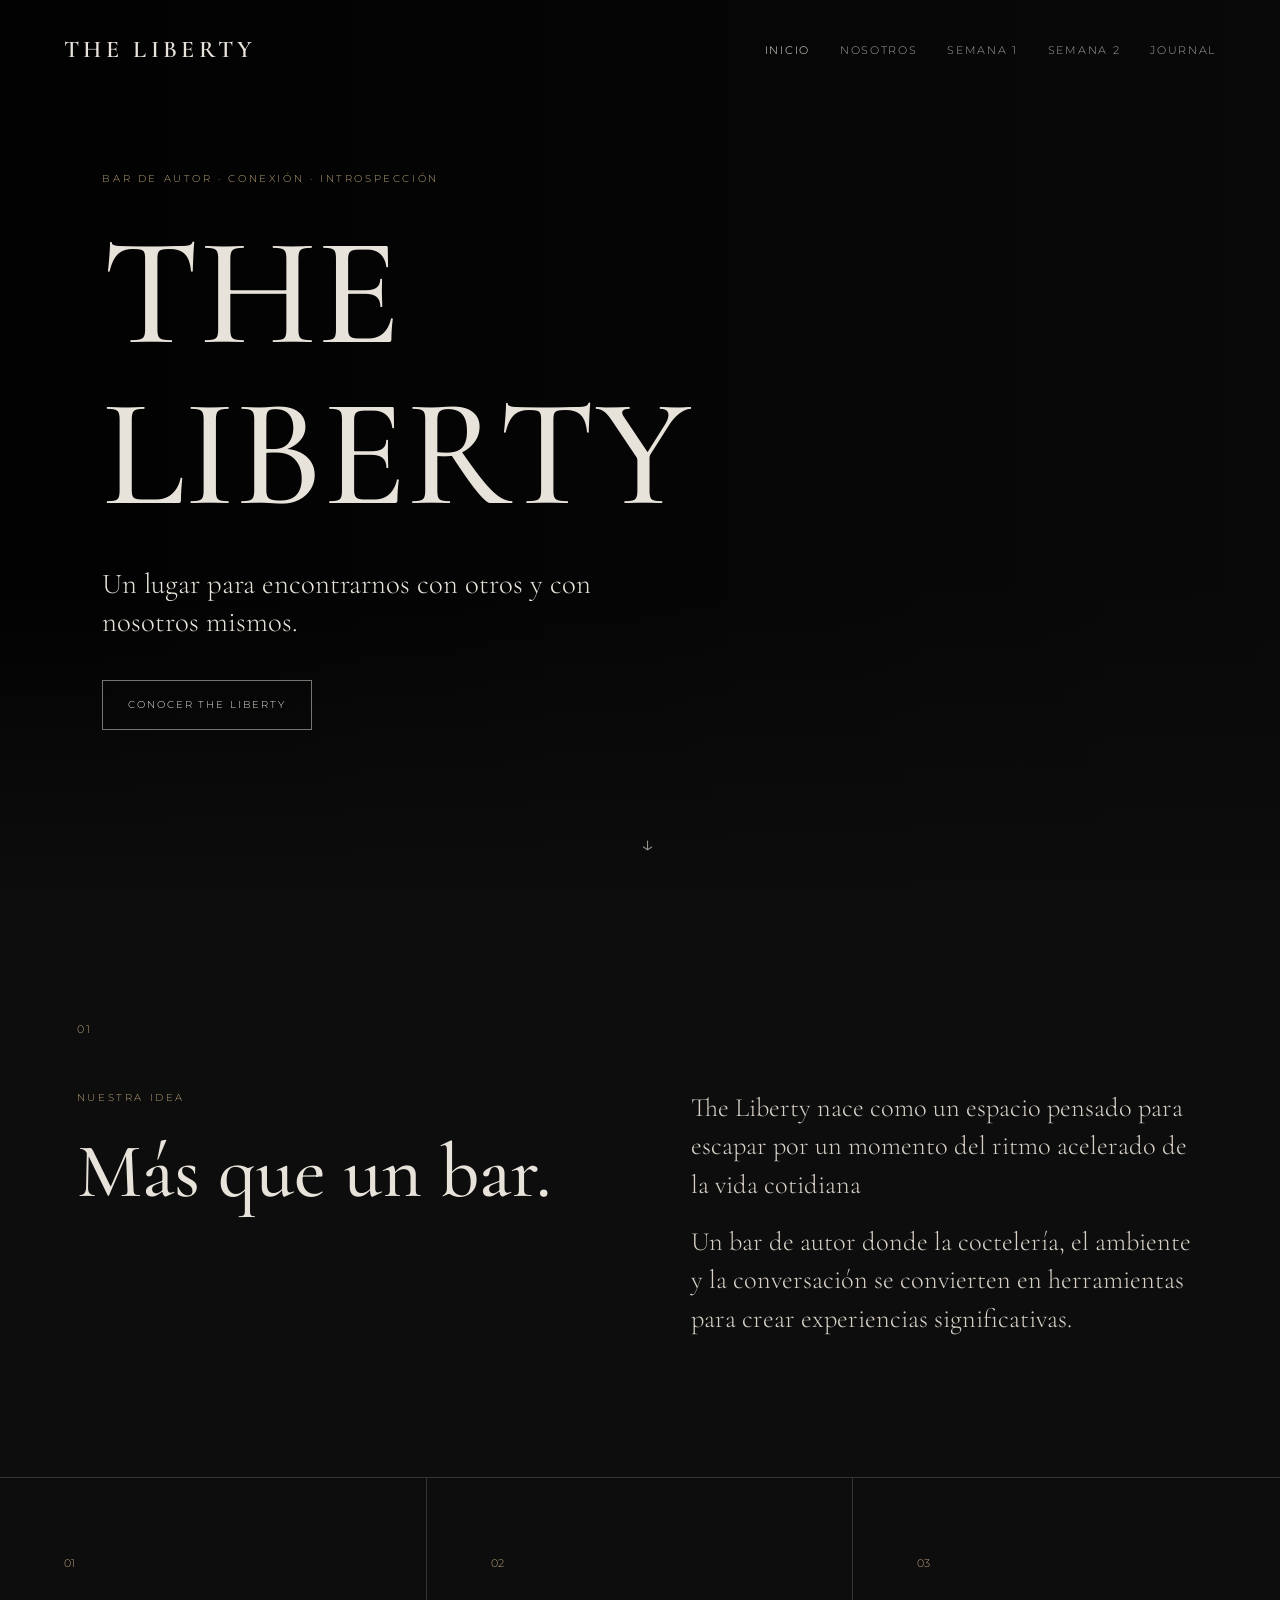
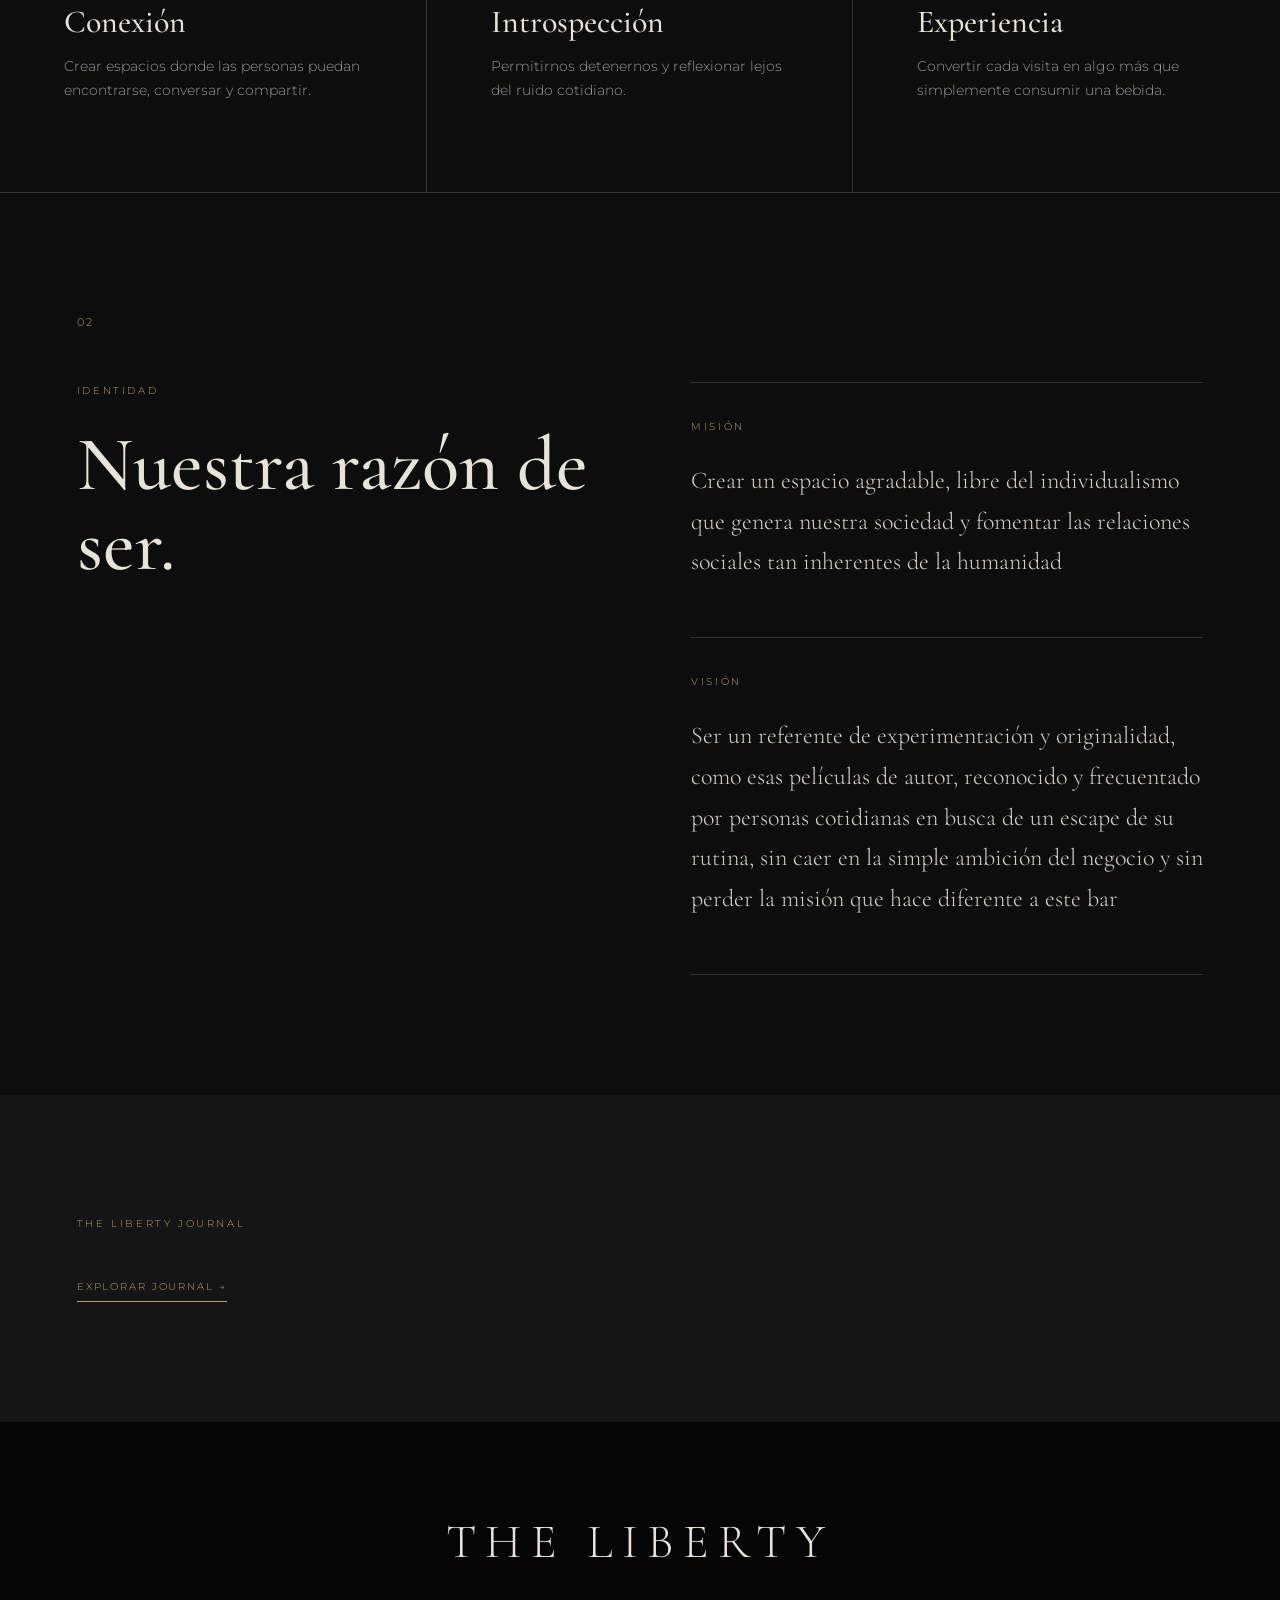
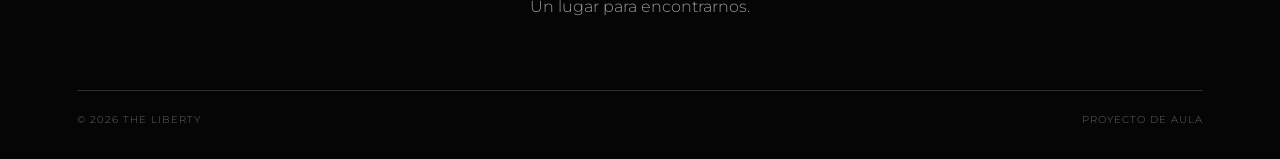
==== index.html @ 88bb8a31 "bar" ====
<!DOCTYPE html>
<html lang="es">

<head>
    <meta charset="UTF-8">
    <meta name="viewport" content="width=device-width, initial-scale=1.0">

    <title>The Liberty | Bar de Autor</title>

    <meta name="description"
        content="The Liberty es un bar de autor dedicado a la conexión humana, la introspección y las experiencias compartidas.">

    <link rel="stylesheet" href="styles.css">

    <!-- Google Fonts -->
    <link rel="preconnect" href="https://fonts.googleapis.com">
    <link rel="preconnect" href="https://fonts.gstatic.com" crossorigin>

    <link
        href="https://fonts.googleapis.com/css2?family=Cormorant+Garamond:wght@400;500;600;700&family=Montserrat:wght@300;400;500;600&display=swap"
        rel="stylesheet">
</head>

<body>

    <!-- ==================== NAVEGACIÓN ==================== -->

    <header class="navbar">

        <a href="index.html" class="logo-text">
            THE LIBERTY
        </a>
        
        <nav>
            <a href="index.html" class="active">Inicio</a>
            <a href="nosotros.html">Nosotros</a>
            <a href="semana1.html">Semana 1</a>
            <a href="semana2.html">Semana 2</a>
            <a href="journal.html">Journal</a>
        </nav>

    </header>


    <!-- ==================== HERO ==================== -->

    <main>

        <section class="hero" >

            <div class="hero-background"></div>

            <div class="hero-content">

                

                <p class="eyebrow">
                    BAR DE AUTOR · CONEXIÓN · INTROSPECCIÓN
                </p>

                <h1>
                    THE<br>
                    LIBERTY
                </h1>

                <p class="hero-subtitle">
                    Un lugar para encontrarnos con otros
                    y con nosotros mismos.
                </p>

                <a href="nosotros.html" class="button">
                    CONOCER THE LIBERTY
                </a>

            </div>

            <div class="scroll-indicator">
                ↓
            </div>

        </section>


        <!-- ==================== INTRODUCCIÓN ==================== -->

        <section class="section introduction">

            <div class="section-number">
                01
            </div>

            <div class="content-grid">

                <div>
                    <p class="eyebrow">
                        NUESTRA IDEA
                    </p>

                    <h2>
                        Más que un bar.
                    </h2>
                </div>

                <div class="text-large">

                    <p>
                        The Liberty nace como un espacio pensado para
                        escapar por un momento del ritmo acelerado de
                        la vida cotidiana
                    </p>

                    <p>
                        Un bar de autor donde la coctelería,
                        el ambiente y la conversación se convierten
                        en herramientas para crear experiencias
                        significativas.
                    </p>

                </div>

            </div>

        </section>


        <!-- ==================== CONCEPTOS ==================== -->

        <section class="concept-section">

            <div class="concept">

                <span>01</span>

                <h3>
                    Conexión
                </h3>

                <p>
                    Crear espacios donde las personas puedan
                    encontrarse, conversar y compartir.
                </p>

            </div>


            <div class="concept">

                <span>02</span>

                <h3>
                    Introspección
                </h3>

                <p>
                    Permitirnos detenernos y reflexionar
                    lejos del ruido cotidiano.
                </p>

            </div>


            <div class="concept">

                <span>03</span>

                <h3>
                    Experiencia
                </h3>

                <p>
                    Convertir cada visita en algo más
                    que simplemente consumir una bebida.
                </p>

            </div>

        </section>

        <!-- ==================== MISIÓN / VISIÓN ==================== -->

        <section class="section">

            <div class="section-number">
                02
            </div>

            <div class="content-grid">

                <div>

                    <p class="eyebrow">
                        IDENTIDAD
                    </p>

                    <h2>
                        Nuestra razón de ser.
                    </h2>

                </div>


                <div>

                    <div class="info-block">

                        <p class="eyebrow">
                            MISIÓN
                        </p>

                        <p>
Crear un espacio agradable, 
libre del individualismo que genera nuestra sociedad 
y fomentar las relaciones sociales tan inherentes de la humanidad
                        </p>

                    </div>


                    <div class="info-block">

                        <p class="eyebrow">
                            VISIÓN
                        </p>

                        <p>
Ser un referente de experimentación y originalidad, 
como esas películas de autor, reconocido y frecuentado por personas cotidianas en busca de un escape de su rutina, 
sin caer en la simple ambición del negocio 
y sin perder la misión que hace diferente a este bar 
                        </p>

                    </div>

                </div>

            </div>

        </section>


        <!-- ==================== JOURNAL ==================== -->

        <section class="journal-preview">

            <div class="section">

                <p class="eyebrow">
                    THE LIBERTY JOURNAL
                </p>

                <a href="journal.html" class="text-link">
                    EXPLORAR JOURNAL →
                </a>

            </div>

        </section>

    </main>


    <!-- ==================== FOOTER ==================== -->

    <footer>

        <div class="footer-logo">
            THE LIBERTY
        </div>

        <p>
            Un lugar para encontrarnos.
        </p>

        <div class="footer-bottom">

            <span>
                © 2026 The Liberty
            </span>

            <span>
                Proyecto de aula
            </span>

        </div>

    </footer>


</body>
</html>
---- styles.css ----
/* =========================================================
   THE LIBERTY
   Hoja de estilos principal
   ========================================================= */


/* =========================
   RESET
   ========================= */

* {
    margin: 0;
    padding: 0;
    box-sizing: border-box;
}


html {
    scroll-behavior: smooth;
}


body {
    background: #0d0d0d;
    color: #e8e3da;

    font-family: "Montserrat", sans-serif;

    font-weight: 300;

    line-height: 1.7;
}


/* =========================
   VARIABLES
   ========================= */

:root {

    --background: #0d0d0d;

    --background-soft: #151515;

    --background-light: #e6e1d8;

    --text: #e8e3da;

    --text-dark: #171717;

    --muted: #9d9a94;

    --border: rgba(232, 227, 218, 0.18);

    --accent: #b9a27b;

}


/* =========================
   GENERAL
   ========================= */

a {
    color: inherit;
    text-decoration: none;
}


img {
    max-width: 100%;
    display: block;
}


p {
    margin-bottom: 1.2rem;
}


h1,
h2,
h3 {

    font-family: "Cormorant Garamond", serif;

    font-weight: 500;

    line-height: 1.05;
}


h1 {
    font-size: clamp(5rem, 12vw, 11rem);
}


h2 {
    font-size: clamp(3rem, 6vw, 6rem);
}


h3 {
    font-size: 2rem;
}


/* =========================
   NAVBAR
   ========================= */

.navbar {

    position: absolute;

    top: 0;
    left: 0;

    width: 100%;

    padding: 30px 5vw;

    display: flex;

    justify-content: space-between;

    align-items: center;

    z-index: 100;
}


.logo-text {

    font-family: "Cormorant Garamond", serif;

    font-size: 1.5rem;

    font-weight: 600;

    letter-spacing: 0.18em;
}


.navbar nav {

    display: flex;

    gap: 30px;
}


.navbar nav a {

    font-size: 0.7rem;

    text-transform: uppercase;

    letter-spacing: 0.15em;

    color: rgba(232, 227, 218, 0.7);

    transition: 0.3s;
}


.navbar nav a:hover,
.navbar nav a.active {

    color: var(--text);
}


/* =========================
   HERO
   ========================= */

.hero {

    position: relative;

    height: 100vh;

    min-height: 650px;

    display: flex;

    align-items: center;

    padding: 0 8vw;

    overflow: hidden;
}


.hero-background {

    position: absolute;

    inset: 0;

    background-image:

        linear-gradient(
            90deg,
            rgba(0,0,0,0.88),
            rgba(0,0,0,0.35)
        ),

        url("img/hero.jpg");

    background-size: cover;

    background-position: center;

    z-index: -2;
}


.hero::after {

    content: "";

    position: absolute;

    inset: 0;

    background: linear-gradient(
        to top,
        rgba(13,13,13,1),
        transparent 35%
    );

    z-index: -1;
}


.hero-content {

    max-width: 900px;
}


.eyebrow {

    font-size: 0.65rem;

    letter-spacing: 0.25em;

    text-transform: uppercase;

    color: var(--accent);

    margin-bottom: 25px;
}


.hero-subtitle {

    max-width: 500px;

    font-family: "Cormorant Garamond", serif;

    font-size: 1.8rem;

    line-height: 1.3;

    margin: 30px 0 40px;
}


.button {

    display: inline-block;

    border: 1px solid rgba(232,227,218,0.5);

    padding: 15px 25px;

    font-size: 0.65rem;

    letter-spacing: 0.18em;

    transition: 0.3s;
}


.button:hover {

    background: var(--text);

    color: var(--background);
}


.scroll-indicator {

    position: absolute;

    bottom: 35px;

    left: 50%;

    font-size: 1.5rem;

    color: var(--muted);
}


/* =========================
   PAGE HERO
   ========================= */

.page-hero {

    min-height: 75vh;

    padding: 180px 8vw 100px;

    display: flex;

    align-items: flex-end;

    background:

        linear-gradient(
            to top,
            var(--background),
            transparent
        );

}


.page-hero.small {

    min-height: 60vh;
}


/* =========================
   SECTIONS
   ========================= */

.section {

    max-width: 1300px;

    margin: auto;

    padding: 120px 6vw;
}


.section-number {

    font-size: 0.7rem;

    color: var(--accent);

    letter-spacing: 0.2em;

    margin-bottom: 50px;
}


.content-grid {

    display: grid;

    grid-template-columns: 1fr 1fr;

    gap: 8vw;

    align-items: start;
}


.text-large {

    font-family: "Cormorant Garamond", serif;

    font-size: 1.65rem;

    line-height: 1.45;

    color: #d6d0c7;
}


.text-medium {

    max-width: 600px;

    font-size: 1.05rem;

    color: var(--muted);
}


/* =========================
   CONCEPTS
   ========================= */

.concept-section {

    display: grid;

    grid-template-columns: repeat(3, 1fr);

    border-top: 1px solid var(--border);

    border-bottom: 1px solid var(--border);
}


.concept {

    padding: 70px 5vw;

    border-right: 1px solid var(--border);
}


.concept:last-child {

    border-right: none;
}


.concept span {

    color: var(--accent);

    font-size: 0.7rem;
}


.concept h3 {

    margin: 30px 0 15px;
}


.concept p {

    color: var(--muted);

    font-size: 0.9rem;
}


/* =========================
   IMAGE
   ========================= */

.image-banner {

    position: relative;

    height: 75vh;

    overflow: hidden;
}


.image-banner img {

    width: 100%;

    height: 100%;

    object-fit: cover;

    opacity: 0.7;
}


.image-caption {

    position: absolute;

    bottom: 50px;

    left: 7vw;

    max-width: 500px;
}


.image-caption p {

    font-family: "Cormorant Garamond", serif;

    font-size: 2.5rem;

    line-height: 1.2;
}


/* =========================
   INFO
   ========================= */

.info-block {

    padding: 35px 0;

    border-top: 1px solid var(--border);
}


.info-block:last-child {

    border-bottom: 1px solid var(--border);
}


.info-block > p:last-child {

    font-family: "Cormorant Garamond", serif;

    font-size: 1.5rem;

    color: #d6d0c7;
}


/* =========================
   DARK SECTION
   ========================= */

.dark-section {

    background: #080808;
}


.dark-section h2 {

    max-width: 1000px;
}


.dark-text {

    max-width: 700px;

    margin-top: 60px;

    font-family: "Cormorant Garamond", serif;

    font-size: 1.5rem;

    color: #c4beb4;
}


.quote {

    max-width: 1000px;

    font-size: clamp(3rem, 6vw, 6rem);
}


.quote-small {

    margin-top: 80px;

    max-width: 700px;

    font-family: "Cormorant Garamond", serif;

    font-size: 2rem;

    color: var(--accent);
}


/* =========================
   GREY SECTION
   ========================= */

.grey-section {

    background: var(--background-light);

    color: var(--text-dark);
}


.grey-section .eyebrow {

    color: #76664d;
}


.grey-section .simple-card {

    border-color: rgba(0,0,0,0.15);
}


/* =========================
   CARDS
   ========================= */

.cards-grid {

    display: grid;

    grid-template-columns: repeat(3, 1fr);

    gap: 0;

    margin-top: 70px;
}


.simple-card {

    padding: 40px;

    min-height: 230px;

    border: 1px solid var(--border);

    margin: -1px 0 0 -1px;
}


.simple-card span {

    color: var(--accent);

    font-size: 0.7rem;
}


.simple-card h3 {

    margin: 20px 0;
}


.simple-card p {

    font-size: 0.85rem;

    color: var(--muted);
}


/* =========================
   PROCESS
   ========================= */

.process {

    display: grid;

    grid-template-columns: repeat(3, 1fr);

    margin-top: 70px;

    border-top: 1px solid var(--border);
}


.process div {

    padding: 35px;

    border-right: 1px solid var(--border);

    border-bottom: 1px solid var(--border);
}


.process span {

    display: block;

    color: var(--accent);

    margin-bottom: 20px;
}


.process strong {

    font-family: "Cormorant Garamond", serif;

    font-size: 1.8rem;

    font-weight: 500;
}


.process p {

    color: var(--muted);

    font-size: 0.8rem;

    margin-top: 10px;
}


/* =========================
   PILLARS
   ========================= */

.pillar-list {

    margin-top: 70px;
}


.pillar-list > div {

    display: grid;

    grid-template-columns: 80px 250px 1fr;

    gap: 30px;

    padding: 30px 0;

    border-top: 1px solid rgba(0,0,0,0.2);

    align-items: center;
}


.pillar-list span {

    color: #76664d;
}


.pillar-list h3 {

    font-size: 2rem;
}


.pillar-list p {

    max-width: 600px;

    font-size: 0.85rem;
}


/* =========================
   VALUES
   ========================= */

.values-grid {

    display: grid;

    grid-template-columns: repeat(3, 1fr);

    margin-top: 70px;
}


.value-card {

    padding: 45px;

    border: 1px solid var(--border);

    margin: -1px 0 0 -1px;
}


.value-card span {

    color: var(--accent);

    font-size: 0.7rem;
}


.value-card h3 {

    margin: 30px 0 15px;
}


.value-card p {

    color: var(--muted);

    font-size: 0.85rem;
}


/* =========================
   TWO COLUMNS
   ========================= */

.two-column {

    display: grid;

    grid-template-columns: 1fr 1fr;

    gap: 100px;
}


.big-small-title {

    font-size: 2.5rem;

    max-width: 550px;
}


/* =========================
   DOFA
   ========================= */

.dofa-grid {

    display: grid;

    grid-template-columns: 1fr 1fr;

    margin-top: 70px;
}


.dofa-grid > div {

    padding: 50px;

    border: 1px solid var(--border);

    margin: -1px 0 0 -1px;
}


.dofa-grid span {

    color: var(--accent);

    font-size: 0.7rem;

    letter-spacing: 0.15em;
}


.dofa-grid ul {

    margin-top: 25px;

    padding-left: 20px;

    color: var(--muted);
}


.dofa-grid li {

    margin-bottom: 10px;
}


/* =========================
   OBJECTIVES
   ========================= */

.objective-main {

    max-width: 900px;

    margin: 70px 0;

    padding: 50px 0;

    border-top: 1px solid var(--border);

    border-bottom: 1px solid var(--border);
}


.objective-main span {

    color: var(--accent);

    font-size: 0.7rem;

    letter-spacing: 0.15em;
}


.objective-main p {

    font-family: "Cormorant Garamond", serif;

    font-size: 2rem;

    line-height: 1.3;

    margin-top: 20px;
}


.objectives-list {

    max-width: 900px;
}


.objectives-list div {

    display: grid;

    grid-template-columns: 70px 1fr;

    gap: 30px;

    padding: 25px 0;

    border-bottom: 1px solid var(--border);
}


.objectives-list span {

    color: var(--accent);
}


.objectives-list p {

    margin: 0;
}


/* =========================
   STRATEGY
   ========================= */

.strategy-grid {

    display: grid;

    grid-template-columns: repeat(3, 1fr);

    gap: 1px;

    background: rgba(0,0,0,0.2);

    margin-top: 70px;
}


.strategy-grid > div {

    background: var(--background-light);

    padding: 50px;
}


.strategy-grid span {

    color: #76664d;
}


.strategy-grid h3 {

    margin: 30px 0 15px;
}


.strategy-grid p {

    font-size: 0.85rem;
}


.strategy-grid strong {

    display: block;

    font-size: 0.65rem;

    letter-spacing: 0.15em;

    margin-top: 40px;

    color: #76664d;
}


/* =========================
   BIG DATA
   ========================= */

.bigdata-grid {

    display: grid;

    grid-template-columns: repeat(3, 1fr);

    gap: 50px;

    margin-top: 70px;
}


.bigdata-grid > div {

    border-top: 1px solid var(--border);

    padding-top: 30px;
}


.bigdata-grid span {

    color: var(--accent);

    font-size: 0.7rem;

    letter-spacing: 0.15em;
}


.bigdata-grid p {

    margin-top: 25px;

    color: var(--muted);

    font-family: "Cormorant Garamond", serif;

    font-size: 1.4rem;
}


/* =========================
   JOURNAL
   ========================= */

.journal-preview {

    background: #151515;
}


.text-link {

    display: inline-block;

    font-size: 0.65rem;

    letter-spacing: 0.18em;

    color: var(--accent);

    border-bottom: 1px solid var(--accent);

    padding-bottom: 5px;

    margin-top: 20px;
}


/* =========================
   ARTICLES
   ========================= */

.article-grid {

    display: grid;

    grid-template-columns: repeat(3, 1fr);

    gap: 30px;
}


.article-card {

    border: 1px solid rgba(0,0,0,0.15);

    background: rgba(255,255,255,0.05);
}


.article-card img {

    width: 100%;

    height: 280px;

    object-fit: cover;
}


.article-content {

    padding: 35px;
}


.article-content h2 {

    font-size: 2.3rem;

    margin-bottom: 20px;
}


.article-content p:not(.eyebrow) {

    font-size: 0.85rem;

    color: #68645d;
}


/* =========================
   CENTER TEXT
   ========================= */

.center-text {

    text-align: center;
}


.center-text .quote {

    margin: auto;
}


/* =========================
   FOOTER
   ========================= */

footer {

    padding: 80px 6vw 30px;

    background: #050505;

    text-align: center;
}


.footer-logo {

    font-family: "Cormorant Garamond", serif;

    font-size: 3rem;

    letter-spacing: 0.2em;
}


footer > p {

    color: var(--muted);

    margin-top: 10px;
}


.footer-bottom {

    margin-top: 70px;

    padding-top: 20px;

    border-top: 1px solid var(--border);

    display: flex;

    justify-content: space-between;

    color: #666;

    font-size: 0.65rem;

    letter-spacing: 0.1em;

    text-transform: uppercase;
}


@media (max-width: 900px) {


    .navbar {

        position: relative;

        flex-direction: column;

        gap: 25px;

        background: var(--background);
    }


    .navbar nav {

        flex-wrap: wrap;

        justify-content: center;

        gap: 15px;
    }


    .hero {

        min-height: 800px;
    }


    .content-grid {

        grid-template-columns: 1fr;

        gap: 50px;
    }


    .concept-section {

        grid-template-columns: 1fr;
    }


    .concept {

        border-right: none;

        border-bottom: 1px solid var(--border);
    }


    .cards-grid {

        grid-template-columns: 1fr 1fr;
    }


    .process {

        grid-template-columns: 1fr 1fr;
    }


    .values-grid {

        grid-template-columns: 1fr 1fr;
    }


    .pillar-list > div {

        grid-template-columns: 60px 1fr;
    }


    .pillar-list p {

        grid-column: 2;
    }


    .two-column {

        grid-template-columns: 1fr;

        gap: 50px;
    }


    .dofa-grid {

        grid-template-columns: 1fr;
    }


    .strategy-grid {

        grid-template-columns: 1fr;
    }


    .bigdata-grid {

        grid-template-columns: 1fr;
    }


    .article-grid {

        grid-template-columns: 1fr;
    }

}


@media (max-width: 600px) {


    .section {

        padding: 80px 7vw;
    }


    h1 {

        font-size: 5rem;
    }


    h2 {

        font-size: 3.5rem;
    }


    .cards-grid {

        grid-template-columns: 1fr;
    }


    .process {

        grid-template-columns: 1fr;
    }


    .values-grid {

        grid-template-columns: 1fr;
    }


    .hero-subtitle {

        font-size: 1.4rem;
    }


    .footer-bottom {

        flex-direction: column;

        gap: 10px;
    }

}

/* =========================================================
   AJUSTES PARA EL LOGO EN SOBRE NOSOTROS
   ========================================================= */

.hero-flex-container {
    display: flex;
    justify-content: space-between;
    align-items: flex-end;
    width: 100%;
    gap: 40px;
}

.hero-logo-block {
    max-width: 520px;
    width: 100%;
    margin-bottom: 15px;
}

.hero-logo-block img {
    width: 100%;
    height: auto;
    display: block;
    transition: opacity 0.3s ease;
}

.hero-logo-block a:hover img {
    opacity: 0.8;
}

@media (max-width: 768px) {
    .hero-flex-container {
        flex-direction: column;
        align-items: flex-start;
        gap: 30px;
    }
    .hero-logo-block {
        max-width: 150px;
    }
}


.hero-centered {
    justify-content: center; 
    text-align: center;       
}


.hero-centered .hero-content,
.hero-centered > div {
    display: flex;
    flex-direction: column;
    align-items: center;       
    margin: 0 auto;          
}


.hero-centered .hero-subtitle {
    margin-left: auto;
    margin-right: auto;
}
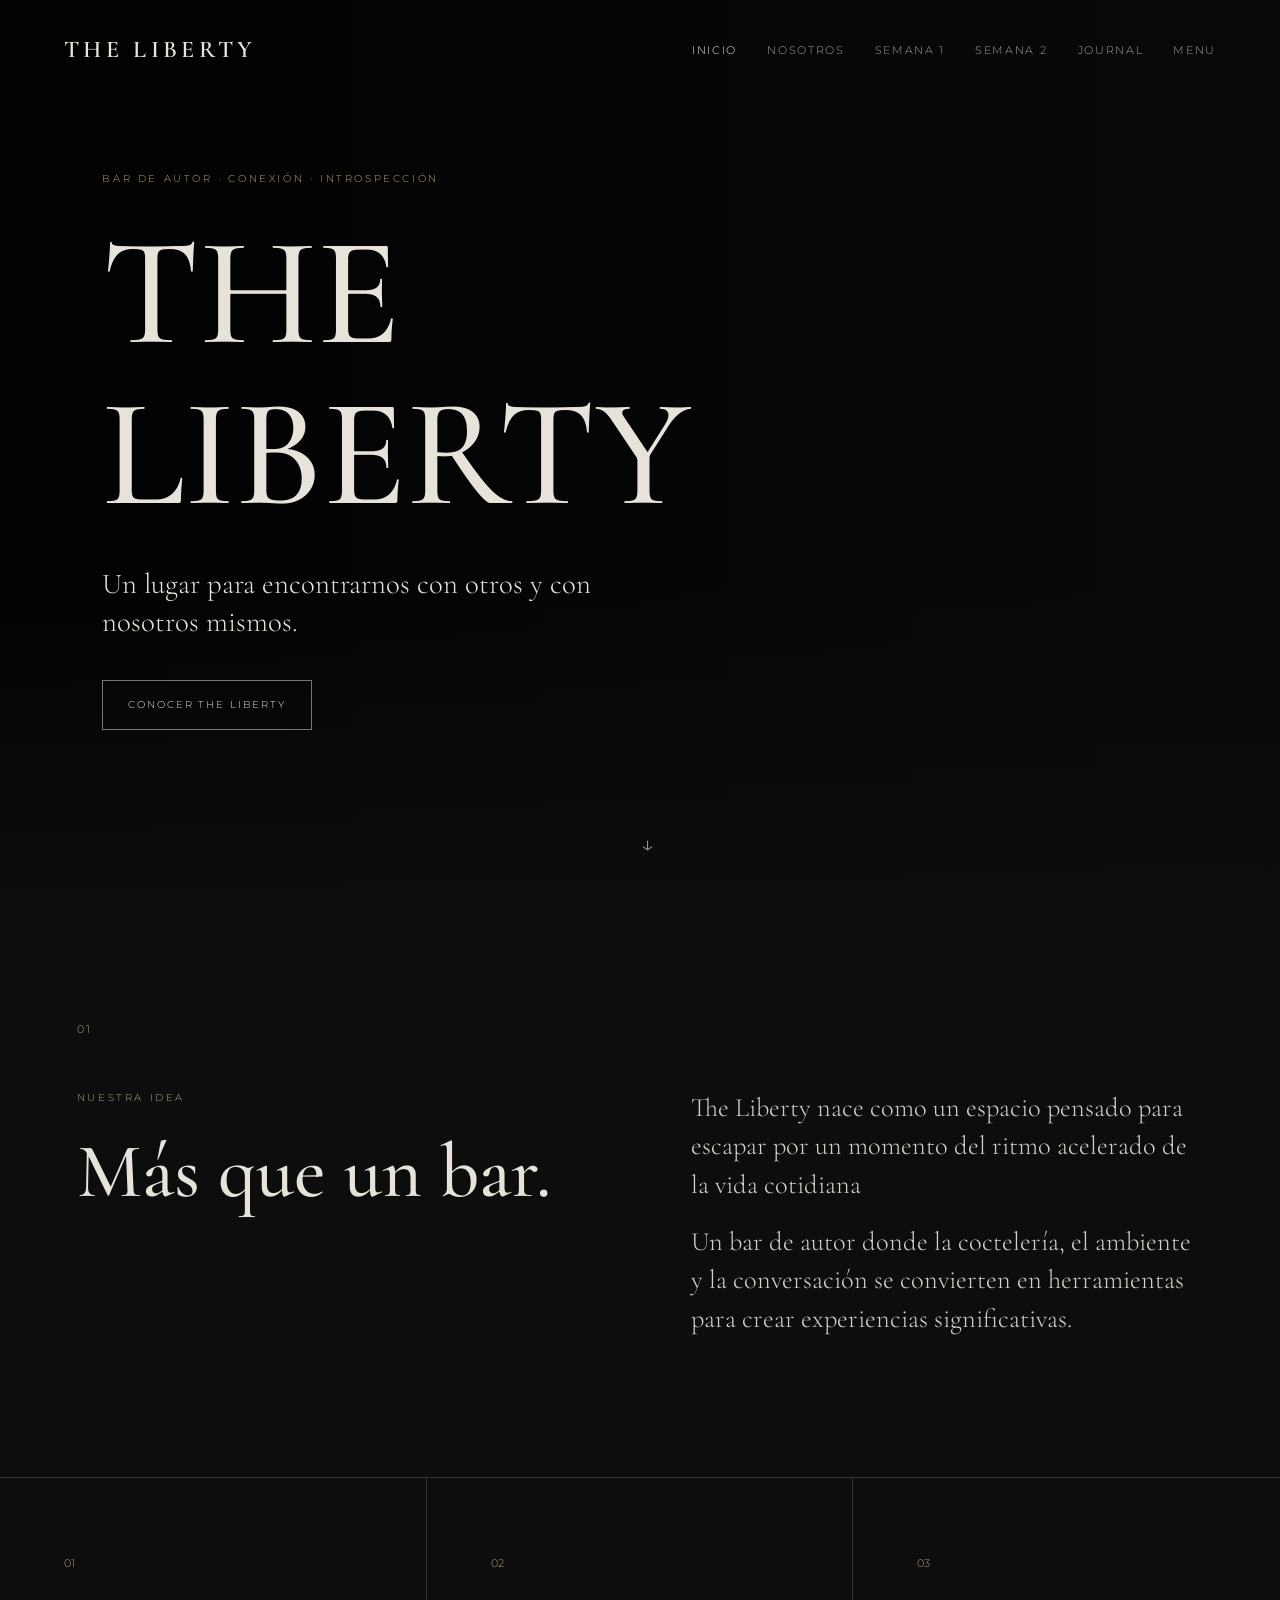
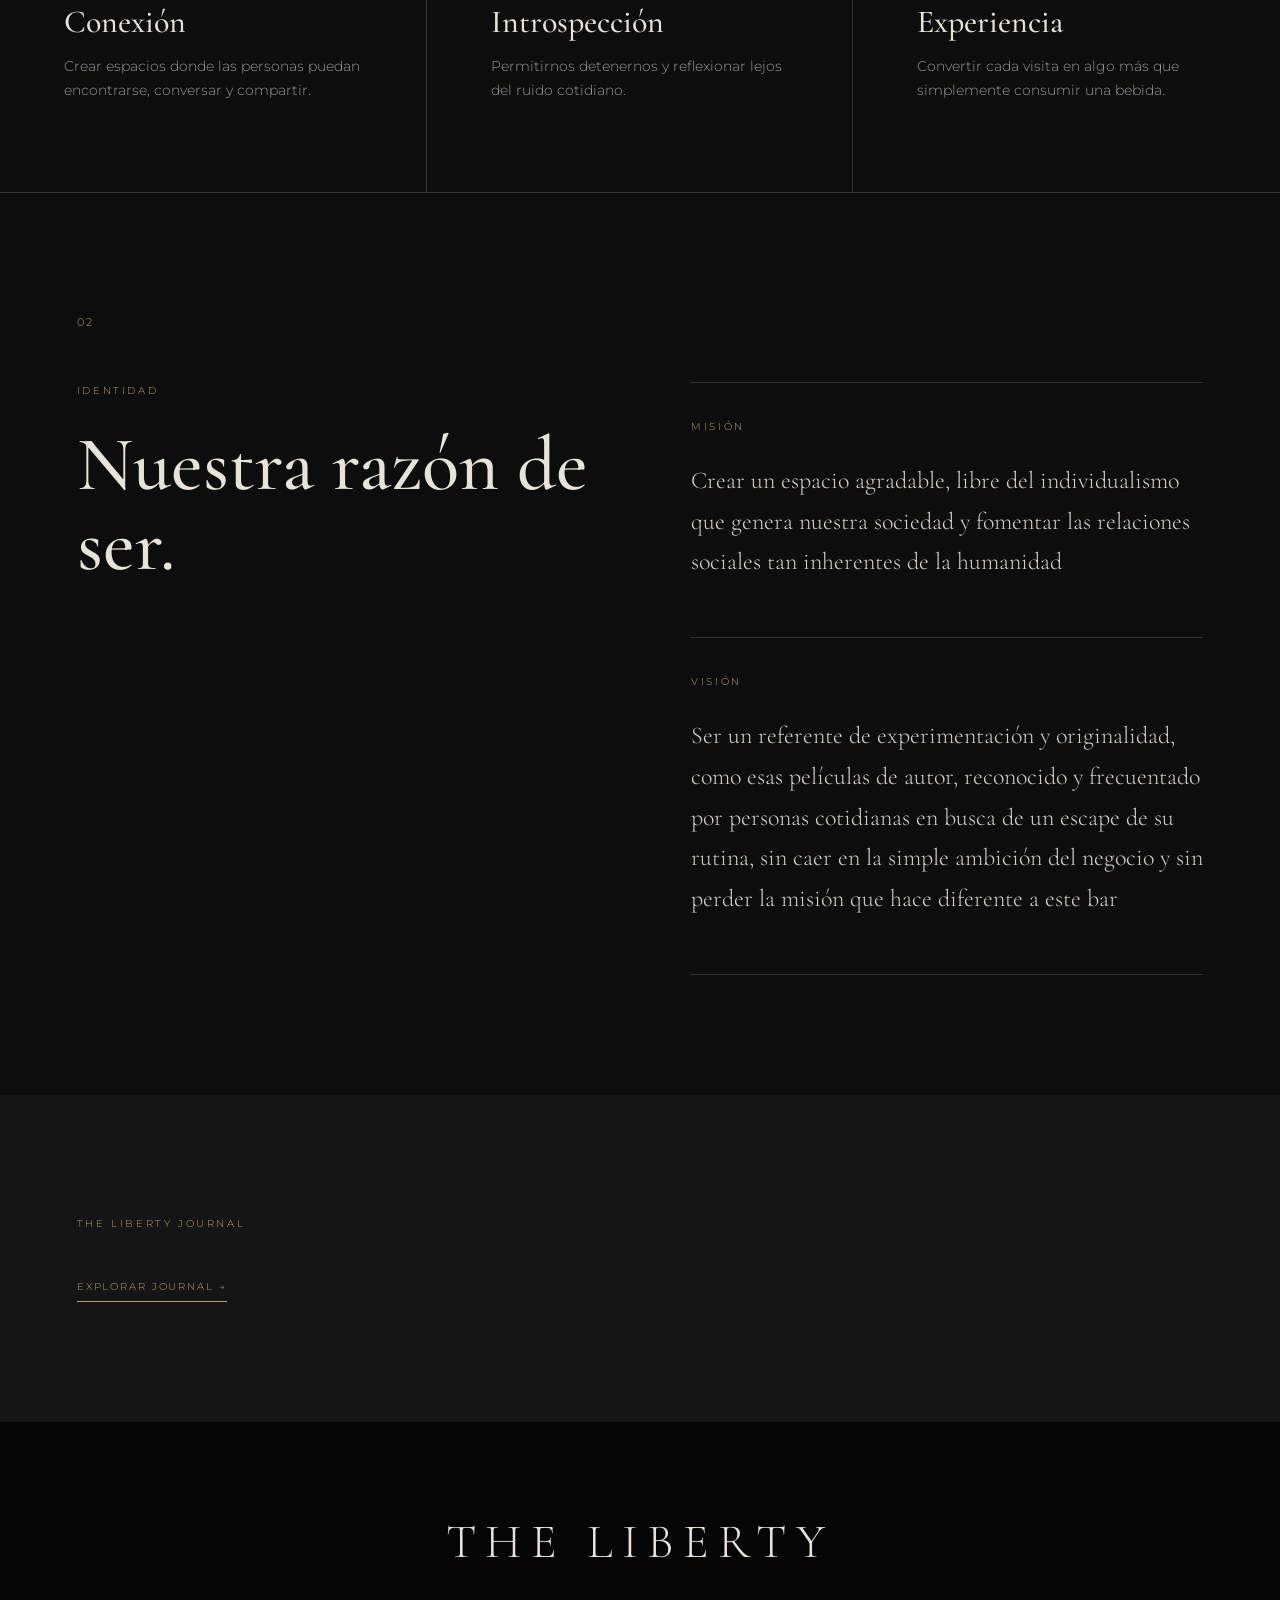
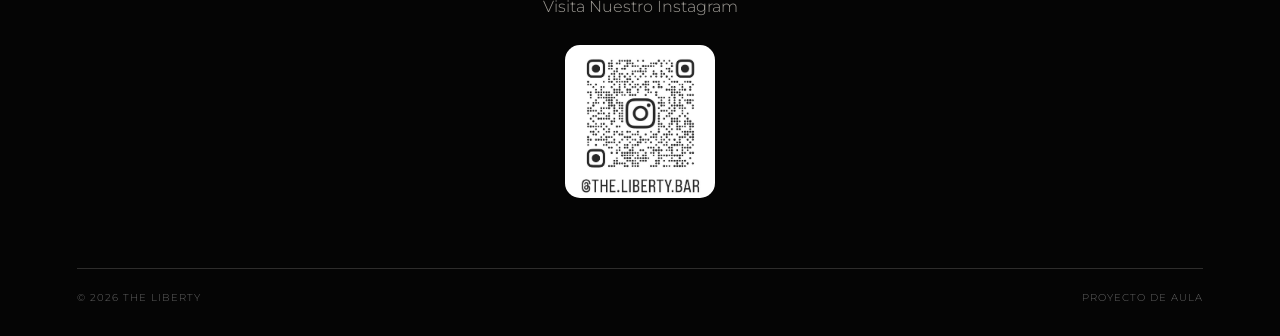
==== commit bf16e0e0: "semana 4" ====
--- a/index.html
+++ b/index.html
@@ -37,6 +37,7 @@
             <a href="semana1.html">Semana 1</a>
             <a href="semana2.html">Semana 2</a>
             <a href="journal.html">Journal</a>
+            <a href="menu.html">Menu</a>
         </nav>
 
     </header>
@@ -261,30 +262,10 @@
 
     <!-- ==================== FOOTER ==================== -->
 
-    <footer>
-
-        <div class="footer-logo">
-            THE LIBERTY
-        </div>
-
-        <p>
-            Un lugar para encontrarnos.
-        </p>
-
-        <div class="footer-bottom">
-
-            <span>
-                © 2026 The Liberty
-            </span>
-
-            <span>
-                Proyecto de aula
-            </span>
-
-        </div>
-
-    </footer>
-
+
+<div id="footer"></div>
+
+<script src="script.js"></script>
 
 </body>
 </html>
--- a/styles.css
+++ b/styles.css
@@ -1372,7 +1372,7 @@
 }
 
 /* =========================================================
-   AJUSTES PARA EL LOGO EN SOBRE NOSOTROS
+   EL LOGO EN NOSOTROS
    ========================================================= */
 
 .hero-flex-container {
@@ -1394,6 +1394,7 @@
     height: auto;
     display: block;
     transition: opacity 0.3s ease;
+    border-radius: 15px;
 }
 
 .hero-logo-block a:hover img {
@@ -1431,3 +1432,16 @@
     margin-left: auto;
     margin-right: auto;
 }
+
+.instagram-footer {
+    display: block;
+    width: 150px;
+    margin: 25px auto;
+}
+
+.instagram-footer img {
+    width: 100%;
+    height: auto;
+    display: block;
+    border-radius: 15px;
+}
